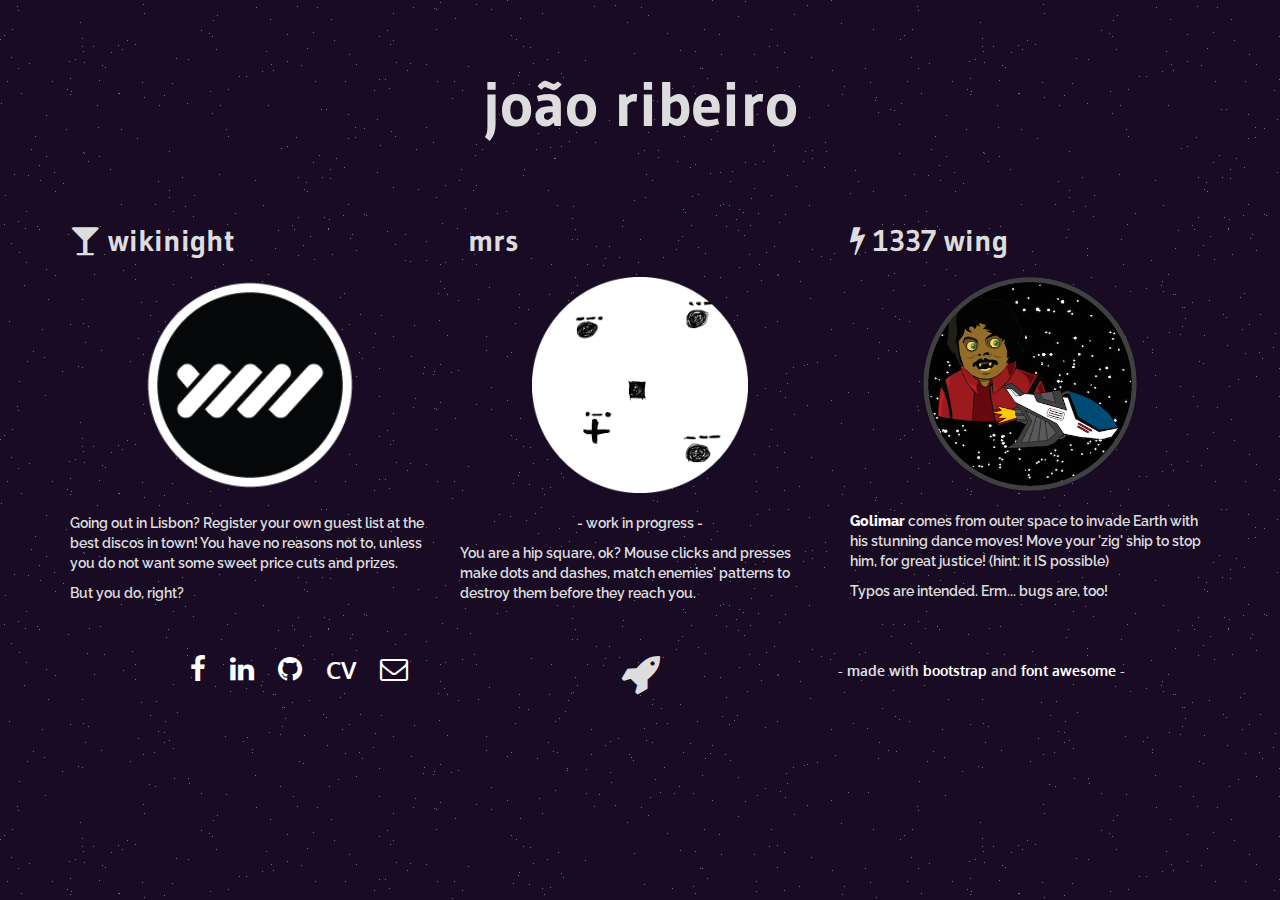
==== index.html @ f2a2b176 "wn" ====
<!doctype html>
<html lang="en">
  <head>
    <meta charset="utf-8">
    <title>joão ribeiro</title>
    <meta name="viewport" content="width=device-width, initial-scale=1.0">
    <link href="http://netdna.bootstrapcdn.com/bootstrap/3.0.1/css/bootstrap.min.css" rel="stylesheet">
    <link href="http://netdna.bootstrapcdn.com/font-awesome/4.0.1/css/font-awesome.css" rel="stylesheet">
    <link rel="stylesheet" href="css/styles.css">
    <link href="images/favicon.ico" rel="icon" type="image/x-icon" />
    
    <script>
      var username = "joaoprib";
      var hostname = "gmail.com";
    </script>
    <script>
      (function(i,s,o,g,r,a,m){i['GoogleAnalyticsObject']=r;i[r]=i[r]||function(){
      (i[r].q=i[r].q||[]).push(arguments)},i[r].l=1*new Date();a=s.createElement(o),
      m=s.getElementsByTagName(o)[0];a.async=1;a.src=g;m.parentNode.insertBefore(a,m)
      })(window,document,'script','//www.google-analytics.com/analytics.js','ga');

      ga('create', 'UA-45884175-1', 'joaoprib.tk');
      ga('send', 'pageview');
    </script>
  </head>
  
  <body>
  
    <div class="container text-center">
      <div class="jumbotron white">
        <h1>joão ribeiro</h1>
        <p></p>
      </div>
    </div> <!-- /container -->
    
    <div class="container">
      <div class="row">
        <div class="col-xs-12 col-sm-4 white">
          <h2><i class="fa fa-glass"></i> wikinight</h2>
          <a href="http://www.wikinight.pt" target="_blank">
            <img src="images/wiki.png" alt="wikinight cover"/>
          </a>
          <p>Going out in Lisbon? Register your own guest list at the best discos in town! You have no reasons not to, unless you do not want some sweet price cuts and prizes.</p>
          <p>But you do, right?</p>
        </div>
        <div class="col-xs-12 col-sm-4 white">
          <h2><i class="fa fa-ellipsis-horizontal"></i> mrs</h2>
          <a href="mrs/web.html" target="_blank">
            <img src="images/mrs.png" alt="mrs cover"/>
          </a>
          <p class="text-center"> - work in progress - </p>
          <p>You are a hip square, ok? Mouse clicks and presses make dots and dashes, match enemies' patterns to destroy them before they reach you.</p>
        </div>
        <div class="col-xs-12 col-sm-4 white">
          <h2><i class="fa fa-bolt"></i> 1337 wing</h2>
          <a href="http://jcxavier.github.com/1337wing" target="_blank">
            <img src="images/1337.png" alt="1337wing cover"/>
          </a>
          <p><a href="http://youtu.be/a2k3gE9ibso" target="_blank">Golimar</a> comes from outer space to invade Earth with his stunning dance moves! Move your 'zig' ship to stop him, for great justice! (hint: it IS possible)</p>
          <p>Typos are intended. Erm... bugs are, too!</p>
        </div>
      </div>        
    </div>
    
    <footer class="container text-center white">
        <div class="row">
          <div class="col-xs-12 col-sm-5">
            <a class="social" href="http://www.facebook.com/joaoprib"><i class="fa fa-facebook fa-2x"></i></a>
            <a class="social" href="http://www.linkedin.com/in/joaoprib"><i class="fa fa-linkedin fa-2x"></i></a>
            <a class="social" href="http://www.github.com/joaoprib"><i class="fa fa-github fa-2x"></i></a>
            <a class="social" href="https://dl.dropboxusercontent.com/u/4155330/CV%20-%20Joao%20Ribeiro.pdf#" style="font-size:24px">CV</a>
            <script>
              document.write("<a class='social' href='" + "mail" + "to:" + username + "@" + hostname + "'><i class='fa fa-envelope-o fa-2x'></i></a>");
            </script>
          </div>
          <div class="col-xs-12 col-sm-2">
            <i class="fa fa-rocket fa-3x"></i>
          </div>
          <div class="col-xs-12 col-sm-5 refs">
             - made with <a href="http://getbootstrap.com/">bootstrap</a> and <a href="http://fontawesome.io/">font awesome</a> -
          </div>
        </div>
    </footer>
    
  </body>
  <!--<script src="http://ajax.aspnetcdn.com/ajax/jQuery/jquery-1.10.2.min.js"></script>
  <script src="js/bootstrap.min.js"></script>-->
</html>
---- css/styles.css ----
@import url(http://fonts.googleapis.com/css?family=Raleway);
@import url(http://fonts.googleapis.com/css?family=Quicksand);
@import url(http://fonts.googleapis.com/css?family=Gudea:400,700);
@import url(http://fonts.googleapis.com/css?family=Oxygen);

html, body {
  height: 100%;
  margin: 0;
  z-index: -1;
}

body {
  /*animation:colours 15s linear infinite;
  -webkit-animation:colours 15s linear infinite; /* Safari and Chrome */
  background: url(../images/purp_s.png);
  font-family: 'Raleway';
  font-weight: 600;
}

@keyframes colours {
  0%   {background: tomato url(../images/space.png)}
  20%  {background: yellow url(../images/space.png)}
  40%  {background: steelblue url(../images/space.png)}
  60%  {background: green url(../images/space.png)}
  80%  {background: white url(../images/space.png)}
  100% {background: tomato url(../images/space.png)}
}

@-webkit-keyframes colours { /* Safari and Chrome */
  0%   {background: tomato url(../images/space.png)}
  20%  {background: yellow url(../images/space.png)}
  40%  {background: steelblue url(../images/space.png)}
  60%  {background: green url(../images/space.png)}
  80%  {background: white url(../images/space.png)}
  100% {background: tomato url(../images/space.png)}
}

h1, h2, h3, h4, h5, h6 {
  font-family: 'Gudea';
  font-weight: 600; 
}

.white {
  color: #ddd;
}

.transparent{
  color: rgba(256, 256, 256, .4);
}

.transparent img{
  opacity: .3;
}

.navbar-inverse {
  background-color: #efefef;
}

.jumbotron {
  background-color: inherit;
  margin-top: 50px;
}

.container img{
  display: block;
  margin: 20px auto;
  width: 60%;
  max-width: 250px;
}

footer {
  font-family: 'Oxygen';
  margin-top: 40px;
}

footer .social{
  margin: 0 10px;
}

footer .refs{
  margin-top:8px;
}

a{
  color: #fff;
  font-weight: 800;
}

a:hover{
  color: #63CB23;
  text-decoration: none;
}

footer div[class*='col-xs-'] {
  margin-bottom: 20px;
}

.jumbotron {
  margin: 20px auto;
  padding-top: 30px;
  padding-bottom: 30px;
}
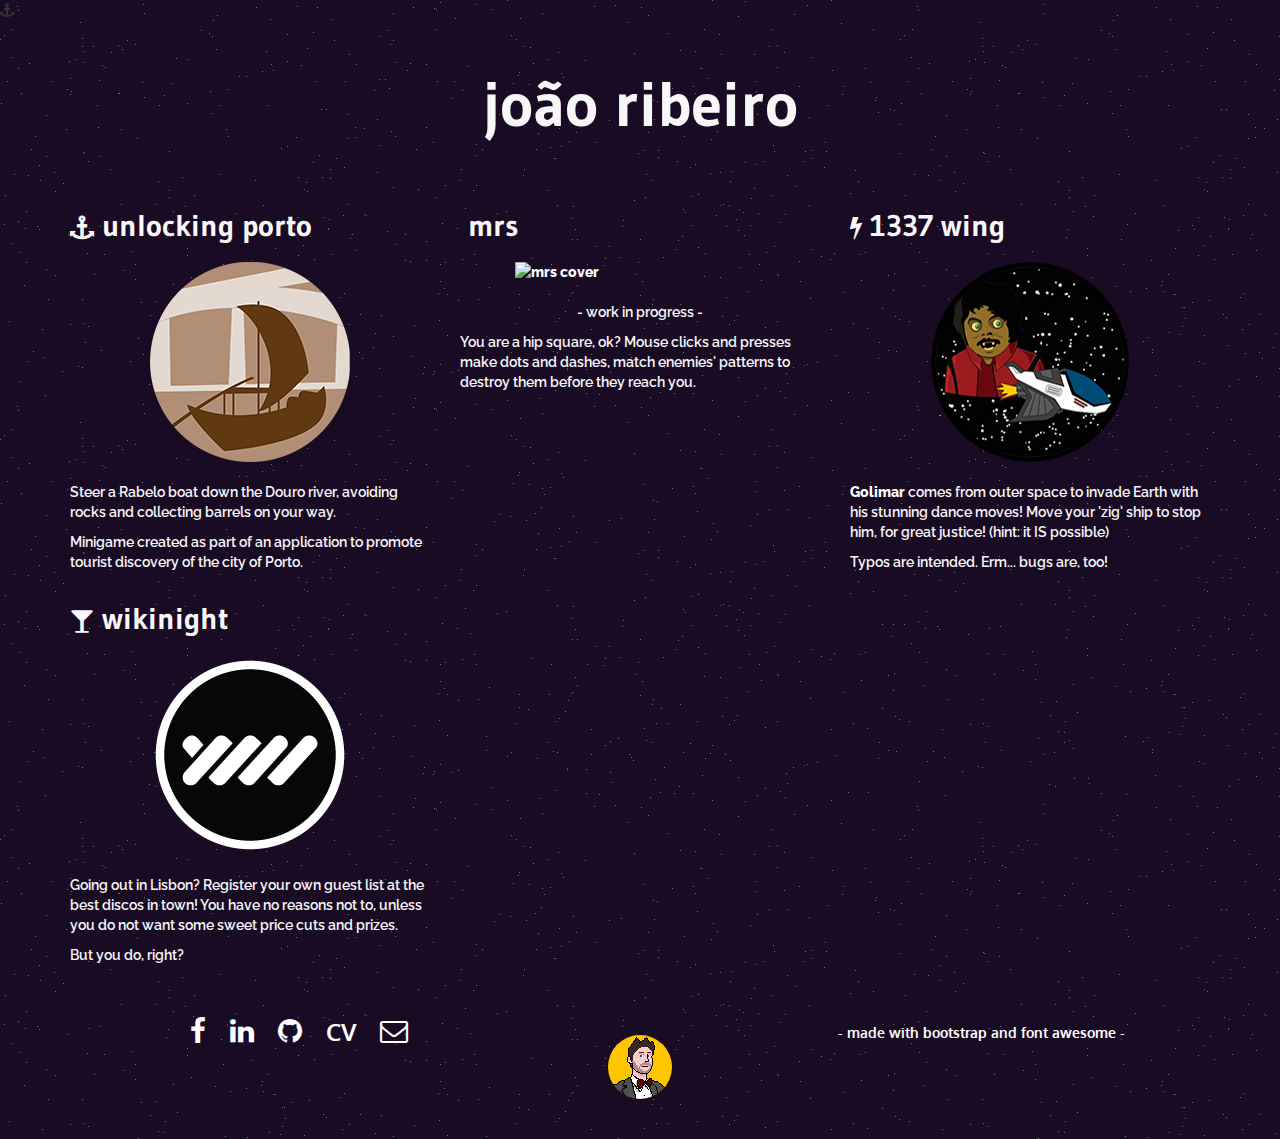
==== commit b12e0d9f: "boats + portrait" ====
--- a/index.html
+++ b/index.html
@@ -3,12 +3,18 @@
   <head>
     <meta charset="utf-8">
     <title>joão ribeiro</title>
+    
     <meta name="viewport" content="width=device-width, initial-scale=1.0">
+    <meta name="author" content="João Ribeiro">
+    
+    <link rel="author" href="https://plus.google.com/107294418393195049202">
     <link href="http://netdna.bootstrapcdn.com/bootstrap/3.0.1/css/bootstrap.min.css" rel="stylesheet">
     <link href="http://netdna.bootstrapcdn.com/font-awesome/4.0.1/css/font-awesome.css" rel="stylesheet">
     <link rel="stylesheet" href="css/styles.css">
+    <!--<link href="images/favicon.ico" rel="icon" type="image/x-icon" />-->
     <link href="images/favicon.ico" rel="icon" type="image/x-icon" />
-    
+
+    <i class="fa fa-anchor"></i>
     <script>
       var username = "joaoprib";
       var hostname = "gmail.com";
@@ -26,22 +32,22 @@
   
   <body>
   
-    <div class="container text-center">
+    <div class="container text-center slider">
       <div class="jumbotron white">
         <h1>joão ribeiro</h1>
-        <p></p>
+        <!--<h2><i>- omw to game designer -</i>-->
       </div>
     </div> <!-- /container -->
     
     <div class="container">
       <div class="row">
         <div class="col-xs-12 col-sm-4 white">
-          <h2><i class="fa fa-glass"></i> wikinight</h2>
-          <a href="http://www.wikinight.pt" target="_blank">
-            <img src="images/wiki.png" alt="wikinight cover"/>
+          <h2><i class="fa fa-anchor"></i> unlocking porto</h2>
+          <a href="unlock/web.html" target="_blank">
+            <img src="images/unlocking.png" alt="unlocking porto cover"/>
           </a>
-          <p>Going out in Lisbon? Register your own guest list at the best discos in town! You have no reasons not to, unless you do not want some sweet price cuts and prizes.</p>
-          <p>But you do, right?</p>
+          <p>Steer a Rabelo boat down the Douro river, avoiding rocks and collecting barrels on your way.</p>
+          <p>Minigame created as part of an application to promote tourist discovery of the city of Porto.</p>
         </div>
         <div class="col-xs-12 col-sm-4 white">
           <h2><i class="fa fa-ellipsis-horizontal"></i> mrs</h2>
@@ -59,6 +65,17 @@
           <p><a href="http://youtu.be/a2k3gE9ibso" target="_blank">Golimar</a> comes from outer space to invade Earth with his stunning dance moves! Move your 'zig' ship to stop him, for great justice! (hint: it IS possible)</p>
           <p>Typos are intended. Erm... bugs are, too!</p>
         </div>
+      </div>
+
+      <div class="row">
+        <div class="col-xs-12 col-sm-4 white">
+          <h2><i class="fa fa-glass"></i> wikinight</h2>
+          <a href="http://www.wikinight.pt" target="_blank">
+            <img src="images/wiki.png" alt="wikinight cover"/>
+          </a>
+          <p>Going out in Lisbon? Register your own guest list at the best discos in town! You have no reasons not to, unless you do not want some sweet price cuts and prizes.</p>
+          <p>But you do, right?</p>
+        </div>
       </div>        
     </div>
     
@@ -74,14 +91,13 @@
             </script>
           </div>
           <div class="col-xs-12 col-sm-2">
-            <i class="fa fa-rocket fa-3x"></i>
+            <img class="circular portrait" src="images/blink.gif" alt="blink gif"/>
           </div>
           <div class="col-xs-12 col-sm-5 refs">
              - made with <a href="http://getbootstrap.com/">bootstrap</a> and <a href="http://fontawesome.io/">font awesome</a> -
           </div>
         </div>
     </footer>
-    
   </body>
   <!--<script src="http://ajax.aspnetcdn.com/ajax/jQuery/jquery-1.10.2.min.js"></script>
   <script src="js/bootstrap.min.js"></script>-->
--- a/css/styles.css
+++ b/css/styles.css
@@ -3,13 +3,13 @@
 @import url(http://fonts.googleapis.com/css?family=Gudea:400,700);
 @import url(http://fonts.googleapis.com/css?family=Oxygen);
 
-html, body {
+html, body{
   height: 100%;
   margin: 0;
   z-index: -1;
 }
 
-body {
+body{
   /*animation:colours 15s linear infinite;
   -webkit-animation:colours 15s linear infinite; /* Safari and Chrome */
   background: url(../images/purp_s.png);
@@ -17,31 +17,31 @@
   font-weight: 600;
 }
 
-@keyframes colours {
-  0%   {background: tomato url(../images/space.png)}
-  20%  {background: yellow url(../images/space.png)}
-  40%  {background: steelblue url(../images/space.png)}
-  60%  {background: green url(../images/space.png)}
-  80%  {background: white url(../images/space.png)}
-  100% {background: tomato url(../images/space.png)}
+@keyframes colours{
+  0%  {background: tomato url(../images/space.png)}
+  20% {background: yellow url(../images/space.png)}
+  40% {background: steelblue url(../images/space.png)}
+  60% {background: green url(../images/space.png)}
+  80% {background: white url(../images/space.png)}
+  100%{background: tomato url(../images/space.png)}
 }
 
-@-webkit-keyframes colours { /* Safari and Chrome */
-  0%   {background: tomato url(../images/space.png)}
-  20%  {background: yellow url(../images/space.png)}
-  40%  {background: steelblue url(../images/space.png)}
-  60%  {background: green url(../images/space.png)}
-  80%  {background: white url(../images/space.png)}
-  100% {background: tomato url(../images/space.png)}
+@-webkit-keyframes colours{ /* Safari and Chrome */
+  0%  {background: tomato url(../images/space.png)}
+  20% {background: yellow url(../images/space.png)}
+  40% {background: steelblue url(../images/space.png)}
+  60% {background: green url(../images/space.png)}
+  80% {background: white url(../images/space.png)}
+  100%{background: tomato url(../images/space.png)}
 }
 
-h1, h2, h3, h4, h5, h6 {
+h1, h2, h3, h4, h5, h6{
   font-family: 'Gudea';
   font-weight: 600; 
 }
 
-.white {
-  color: #ddd;
+.white{
+  color: #f7f7f7;
 }
 
 .transparent{
@@ -52,23 +52,28 @@
   opacity: .3;
 }
 
-.navbar-inverse {
+.navbar-inverse{
   background-color: #efefef;
-}
-
-.jumbotron {
-  background-color: inherit;
-  margin-top: 50px;
 }
 
 .container img{
   display: block;
   margin: 20px auto;
-  width: 60%;
   max-width: 250px;
 }
 
-footer {
+.jumbotron{
+  background-color: inherit;
+  margin: 20px auto;
+  padding-top: 10px;
+  padding-bottom: 20px;
+}
+
+h2 .fa{
+  font-size: 18pt;
+}
+
+footer{
   font-family: 'Oxygen';
   margin-top: 40px;
 }
@@ -91,12 +96,32 @@
   text-decoration: none;
 }
 
-footer div[class*='col-xs-'] {
+footer div[class*='col-xs-']{
   margin-bottom: 20px;
 }
 
-.jumbotron {
-  margin: 20px auto;
-  padding-top: 30px;
-  padding-bottom: 30px;
+.box{  
+    width: 300px;  
+    height: 300px;  
+    -webkit-transition: width 2s ease, height 2s ease;  
+    -moz-transition: width 2s ease, height 2s ease;  
+    -o-transition: width 2s ease, height 2s ease;  
+    transition: width 2s ease, height 2s ease;  
+}
+  
+.box-change{  
+    width: 400px;  
+    height: 400px;  
+}
+
+.circular{
+  border-radius: 128px;
+  -webkit-border-radius: 128px;
+  -moz-border-radius: 128px;
+}
+
+.portrait{
+  margin: 0;
+  padding: 0;
+  width: 64px;
 }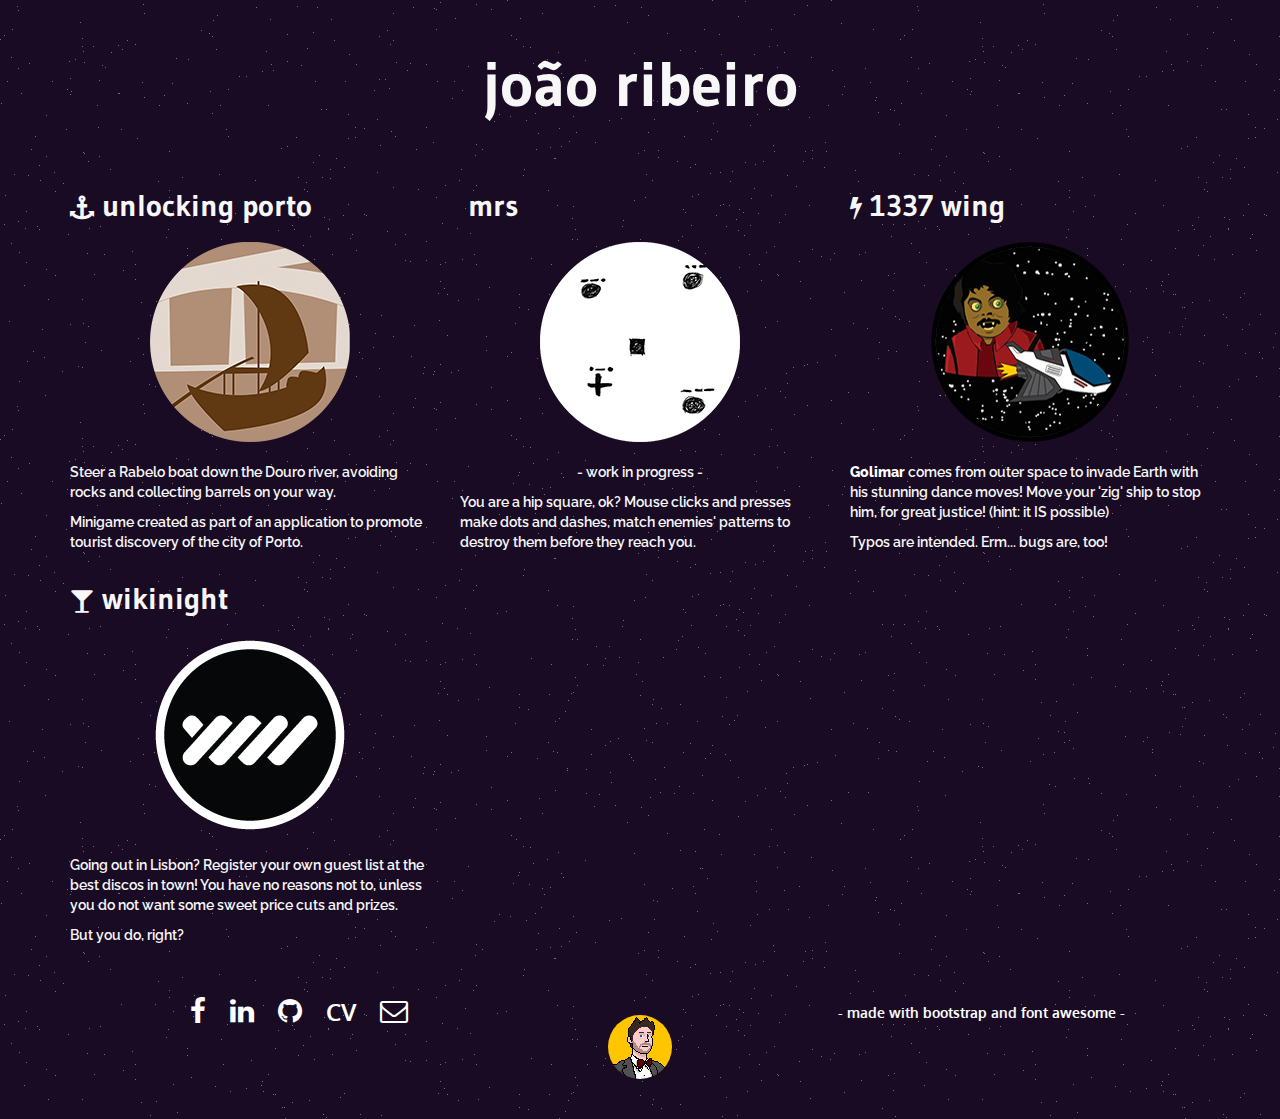
==== commit 749c2cb3: "bad anchor" ====
--- a/index.html
+++ b/index.html
@@ -14,7 +14,6 @@
     <!--<link href="images/favicon.ico" rel="icon" type="image/x-icon" />-->
     <link href="images/favicon.ico" rel="icon" type="image/x-icon" />
 
-    <i class="fa fa-anchor"></i>
     <script>
       var username = "joaoprib";
       var hostname = "gmail.com";
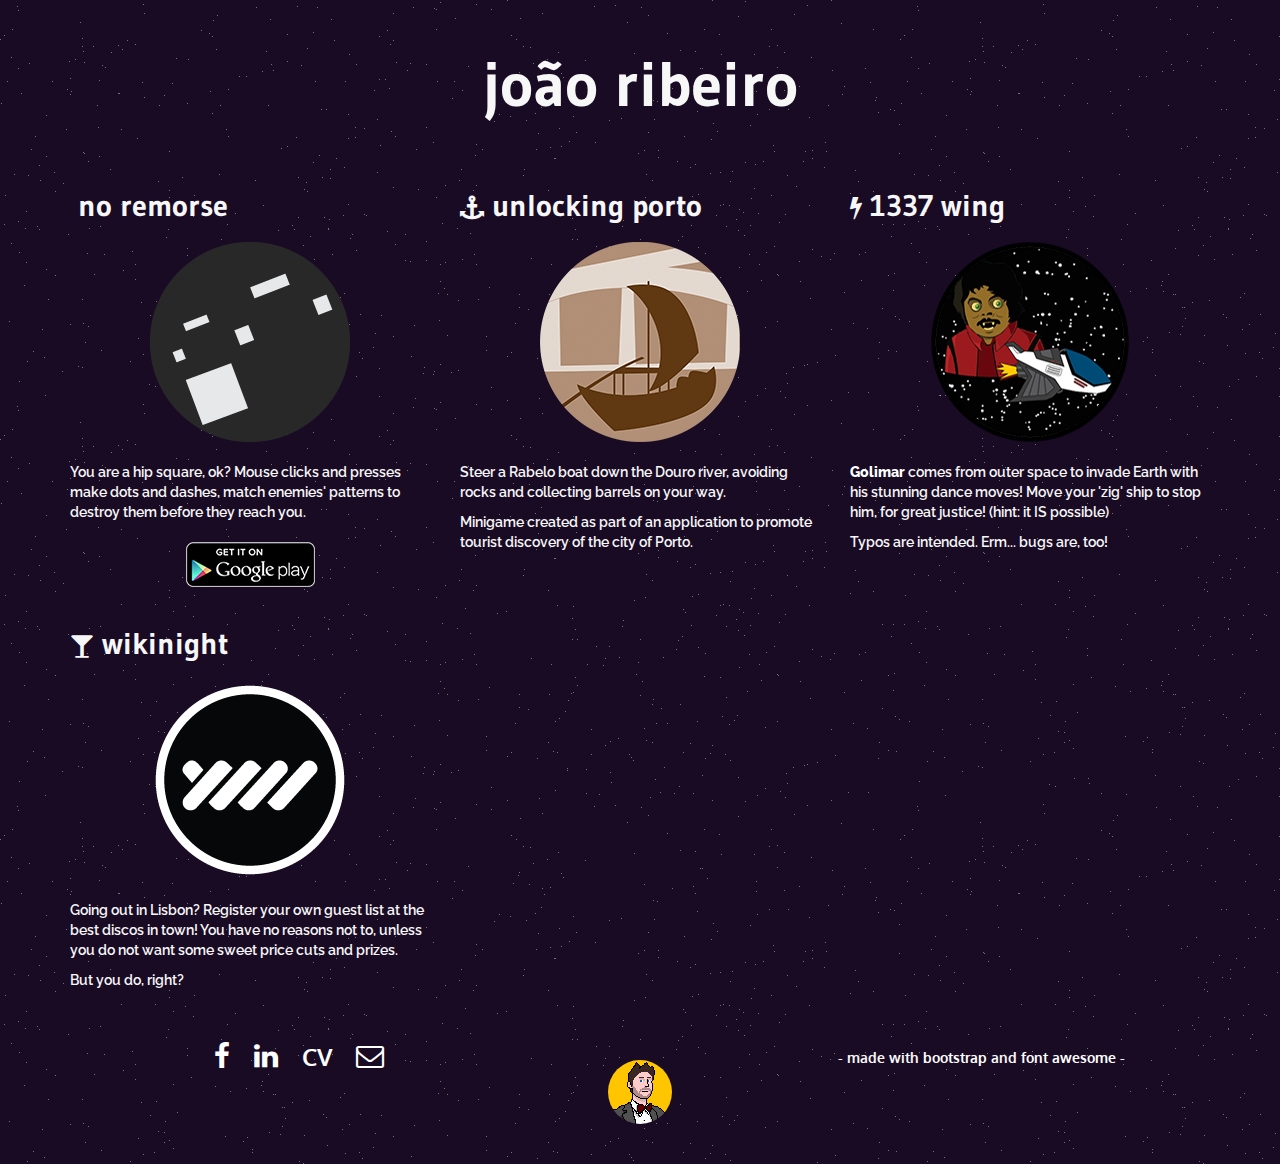
==== commit c4c1e52f: "no remorse" ====
--- a/index.html
+++ b/index.html
@@ -41,20 +41,23 @@
     <div class="container">
       <div class="row">
         <div class="col-xs-12 col-sm-4 white">
+          <h2><i class="fa fa-ellipsis-horizontal"></i> no remorse</h2>
+          <a href="https://play.google.com/store/apps/details?id=com.joaoprib.dahsdits" target="_blank">
+            <img src="images/rms.png" alt="mrs cover"/>
+          </a>
+          <p>You are a hip square, ok? Mouse clicks and presses make dots and dashes, match enemies' patterns to destroy them before they reach you.</p>
+          <p><a href="https://play.google.com/store/apps/details?id=com.joaoprib.dahsdits">
+            <img alt="Get it on Google Play"
+                 src="images/en_generic_rgb_wo_45.png" />
+          </a></p>
+        </div>
+        <div class="col-xs-12 col-sm-4 white">
           <h2><i class="fa fa-anchor"></i> unlocking porto</h2>
           <a href="unlock/web.html" target="_blank">
             <img src="images/unlocking.png" alt="unlocking porto cover"/>
           </a>
           <p>Steer a Rabelo boat down the Douro river, avoiding rocks and collecting barrels on your way.</p>
           <p>Minigame created as part of an application to promote tourist discovery of the city of Porto.</p>
-        </div>
-        <div class="col-xs-12 col-sm-4 white">
-          <h2><i class="fa fa-ellipsis-horizontal"></i> mrs</h2>
-          <a href="mrs/web.html" target="_blank">
-            <img src="images/mrs.png" alt="mrs cover"/>
-          </a>
-          <p class="text-center"> - work in progress - </p>
-          <p>You are a hip square, ok? Mouse clicks and presses make dots and dashes, match enemies' patterns to destroy them before they reach you.</p>
         </div>
         <div class="col-xs-12 col-sm-4 white">
           <h2><i class="fa fa-bolt"></i> 1337 wing</h2>
@@ -83,7 +86,6 @@
           <div class="col-xs-12 col-sm-5">
             <a class="social" href="http://www.facebook.com/joaoprib"><i class="fa fa-facebook fa-2x"></i></a>
             <a class="social" href="http://www.linkedin.com/in/joaoprib"><i class="fa fa-linkedin fa-2x"></i></a>
-            <a class="social" href="http://www.github.com/joaoprib"><i class="fa fa-github fa-2x"></i></a>
             <a class="social" href="https://dl.dropboxusercontent.com/u/4155330/CV%20-%20Joao%20Ribeiro.pdf#" style="font-size:24px">CV</a>
             <script>
               document.write("<a class='social' href='" + "mail" + "to:" + username + "@" + hostname + "'><i class='fa fa-envelope-o fa-2x'></i></a>");
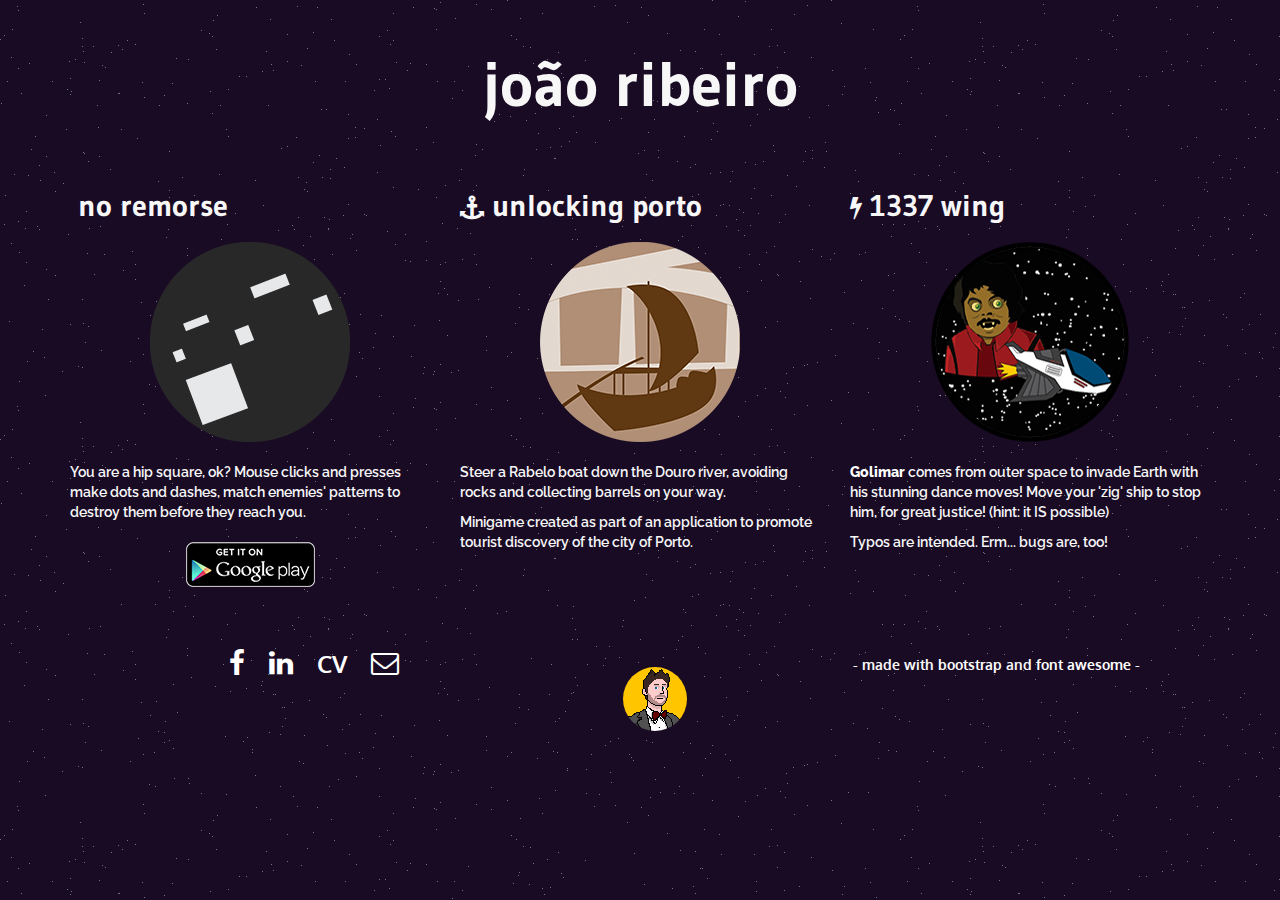
==== commit 5c450d54: "removed wikinight" ====
--- a/index.html
+++ b/index.html
@@ -3,10 +3,10 @@
   <head>
     <meta charset="utf-8">
     <title>joão ribeiro</title>
-    
+
     <meta name="viewport" content="width=device-width, initial-scale=1.0">
     <meta name="author" content="João Ribeiro">
-    
+
     <link rel="author" href="https://plus.google.com/107294418393195049202">
     <link href="http://netdna.bootstrapcdn.com/bootstrap/3.0.1/css/bootstrap.min.css" rel="stylesheet">
     <link href="http://netdna.bootstrapcdn.com/font-awesome/4.0.1/css/font-awesome.css" rel="stylesheet">
@@ -28,16 +28,16 @@
       ga('send', 'pageview');
     </script>
   </head>
-  
+
   <body>
-  
+
     <div class="container text-center slider">
       <div class="jumbotron white">
         <h1>joão ribeiro</h1>
         <!--<h2><i>- omw to game designer -</i>-->
       </div>
     </div> <!-- /container -->
-    
+
     <div class="container">
       <div class="row">
         <div class="col-xs-12 col-sm-4 white">
@@ -69,18 +69,6 @@
         </div>
       </div>
 
-      <div class="row">
-        <div class="col-xs-12 col-sm-4 white">
-          <h2><i class="fa fa-glass"></i> wikinight</h2>
-          <a href="http://www.wikinight.pt" target="_blank">
-            <img src="images/wiki.png" alt="wikinight cover"/>
-          </a>
-          <p>Going out in Lisbon? Register your own guest list at the best discos in town! You have no reasons not to, unless you do not want some sweet price cuts and prizes.</p>
-          <p>But you do, right?</p>
-        </div>
-      </div>        
-    </div>
-    
     <footer class="container text-center white">
         <div class="row">
           <div class="col-xs-12 col-sm-5">
@@ -102,4 +90,4 @@
   </body>
   <!--<script src="http://ajax.aspnetcdn.com/ajax/jQuery/jquery-1.10.2.min.js"></script>
   <script src="js/bootstrap.min.js"></script>-->
-</html>+</html>
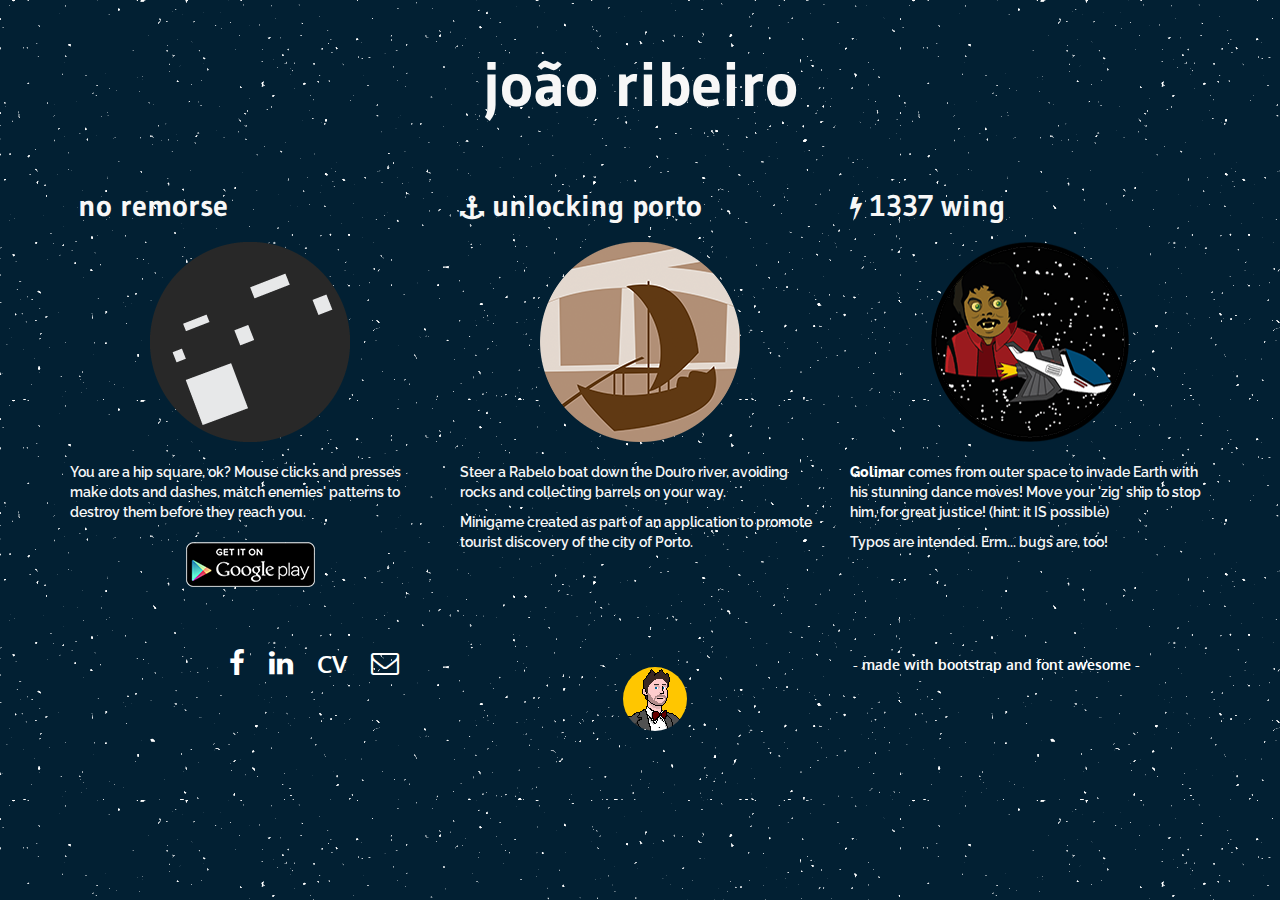
==== commit 0d717eda: "random bg color + clean up" ====
--- a/index.html
+++ b/index.html
@@ -11,7 +11,6 @@
     <link href="http://netdna.bootstrapcdn.com/bootstrap/3.0.1/css/bootstrap.min.css" rel="stylesheet">
     <link href="http://netdna.bootstrapcdn.com/font-awesome/4.0.1/css/font-awesome.css" rel="stylesheet">
     <link rel="stylesheet" href="css/styles.css">
-    <!--<link href="images/favicon.ico" rel="icon" type="image/x-icon" />-->
     <link href="images/favicon.ico" rel="icon" type="image/x-icon" />
 
     <script>
@@ -70,24 +69,30 @@
       </div>
 
     <footer class="container text-center white">
-        <div class="row">
-          <div class="col-xs-12 col-sm-5">
-            <a class="social" href="http://www.facebook.com/joaoprib"><i class="fa fa-facebook fa-2x"></i></a>
-            <a class="social" href="http://www.linkedin.com/in/joaoprib"><i class="fa fa-linkedin fa-2x"></i></a>
-            <a class="social" href="https://dl.dropboxusercontent.com/u/4155330/CV%20-%20Joao%20Ribeiro.pdf#" style="font-size:24px">CV</a>
-            <script>
-              document.write("<a class='social' href='" + "mail" + "to:" + username + "@" + hostname + "'><i class='fa fa-envelope-o fa-2x'></i></a>");
-            </script>
-          </div>
-          <div class="col-xs-12 col-sm-2">
-            <img class="circular portrait" src="images/blink.gif" alt="blink gif"/>
-          </div>
-          <div class="col-xs-12 col-sm-5 refs">
-             - made with <a href="http://getbootstrap.com/">bootstrap</a> and <a href="http://fontawesome.io/">font awesome</a> -
-          </div>
+      <div class="row">
+        <div class="col-xs-12 col-sm-5">
+          <a class="social" href="http://www.facebook.com/joaoprib"><i class="fa fa-facebook fa-2x"></i></a>
+          <a class="social" href="http://www.linkedin.com/in/joaoprib"><i class="fa fa-linkedin fa-2x"></i></a>
+          <a class="social" href="https://dl.dropboxusercontent.com/u/4155330/CV%20-%20Joao%20Ribeiro.pdf#" style="font-size:24px">CV</a>
+          <script>
+            document.write("<a class='social' href='" + "mail" + "to:" + username + "@" + hostname + "'><i class='fa fa-envelope-o fa-2x'></i></a>");
+          </script>
         </div>
+        <div class="col-xs-12 col-sm-2">
+          <img class="circular portrait" src="images/blink.gif" alt="blink gif" onclick="rndbg()"/>
+        </div>
+        <div class="col-xs-12 col-sm-5 refs">
+           - made with <a href="http://getbootstrap.com/">bootstrap</a> and <a href="http://fontawesome.io/">font awesome</a> -
+        </div>
+      </div>
     </footer>
   </body>
-  <!--<script src="http://ajax.aspnetcdn.com/ajax/jQuery/jquery-1.10.2.min.js"></script>
-  <script src="js/bootstrap.min.js"></script>-->
+  <script>
+    function rndbg() {
+      var colors = ['#1a0b25', '#0A1F33', '#110826', '#0B1536', '#022033'];
+      var random_color = colors[Math.floor(Math.random() * colors.length)];
+      document.body.style.backgroundColor = random_color;
+    }
+    rndbg();
+  </script>
 </html>
--- a/css/styles.css
+++ b/css/styles.css
@@ -10,9 +10,7 @@
 }
 
 body{
-  /*animation:colours 15s linear infinite;
-  -webkit-animation:colours 15s linear infinite; /* Safari and Chrome */
-  background: url(../images/purp_s.png);
+  background: url(../images/ns.png);
   font-family: 'Raleway';
   font-weight: 600;
 }
@@ -37,7 +35,7 @@
 
 h1, h2, h3, h4, h5, h6{
   font-family: 'Gudea';
-  font-weight: 600; 
+  font-weight: 600;
 }
 
 .white{
@@ -100,18 +98,18 @@
   margin-bottom: 20px;
 }
 
-.box{  
-    width: 300px;  
-    height: 300px;  
-    -webkit-transition: width 2s ease, height 2s ease;  
-    -moz-transition: width 2s ease, height 2s ease;  
-    -o-transition: width 2s ease, height 2s ease;  
-    transition: width 2s ease, height 2s ease;  
+.box{
+    width: 300px;
+    height: 300px;
+    -webkit-transition: width 2s ease, height 2s ease;
+    -moz-transition: width 2s ease, height 2s ease;
+    -o-transition: width 2s ease, height 2s ease;
+    transition: width 2s ease, height 2s ease;
 }
-  
-.box-change{  
-    width: 400px;  
-    height: 400px;  
+
+.box-change{
+    width: 400px;
+    height: 400px;
 }
 
 .circular{
@@ -121,7 +119,8 @@
 }
 
 .portrait{
+  cursor:pointer;
   margin: 0;
   padding: 0;
   width: 64px;
-}+}
